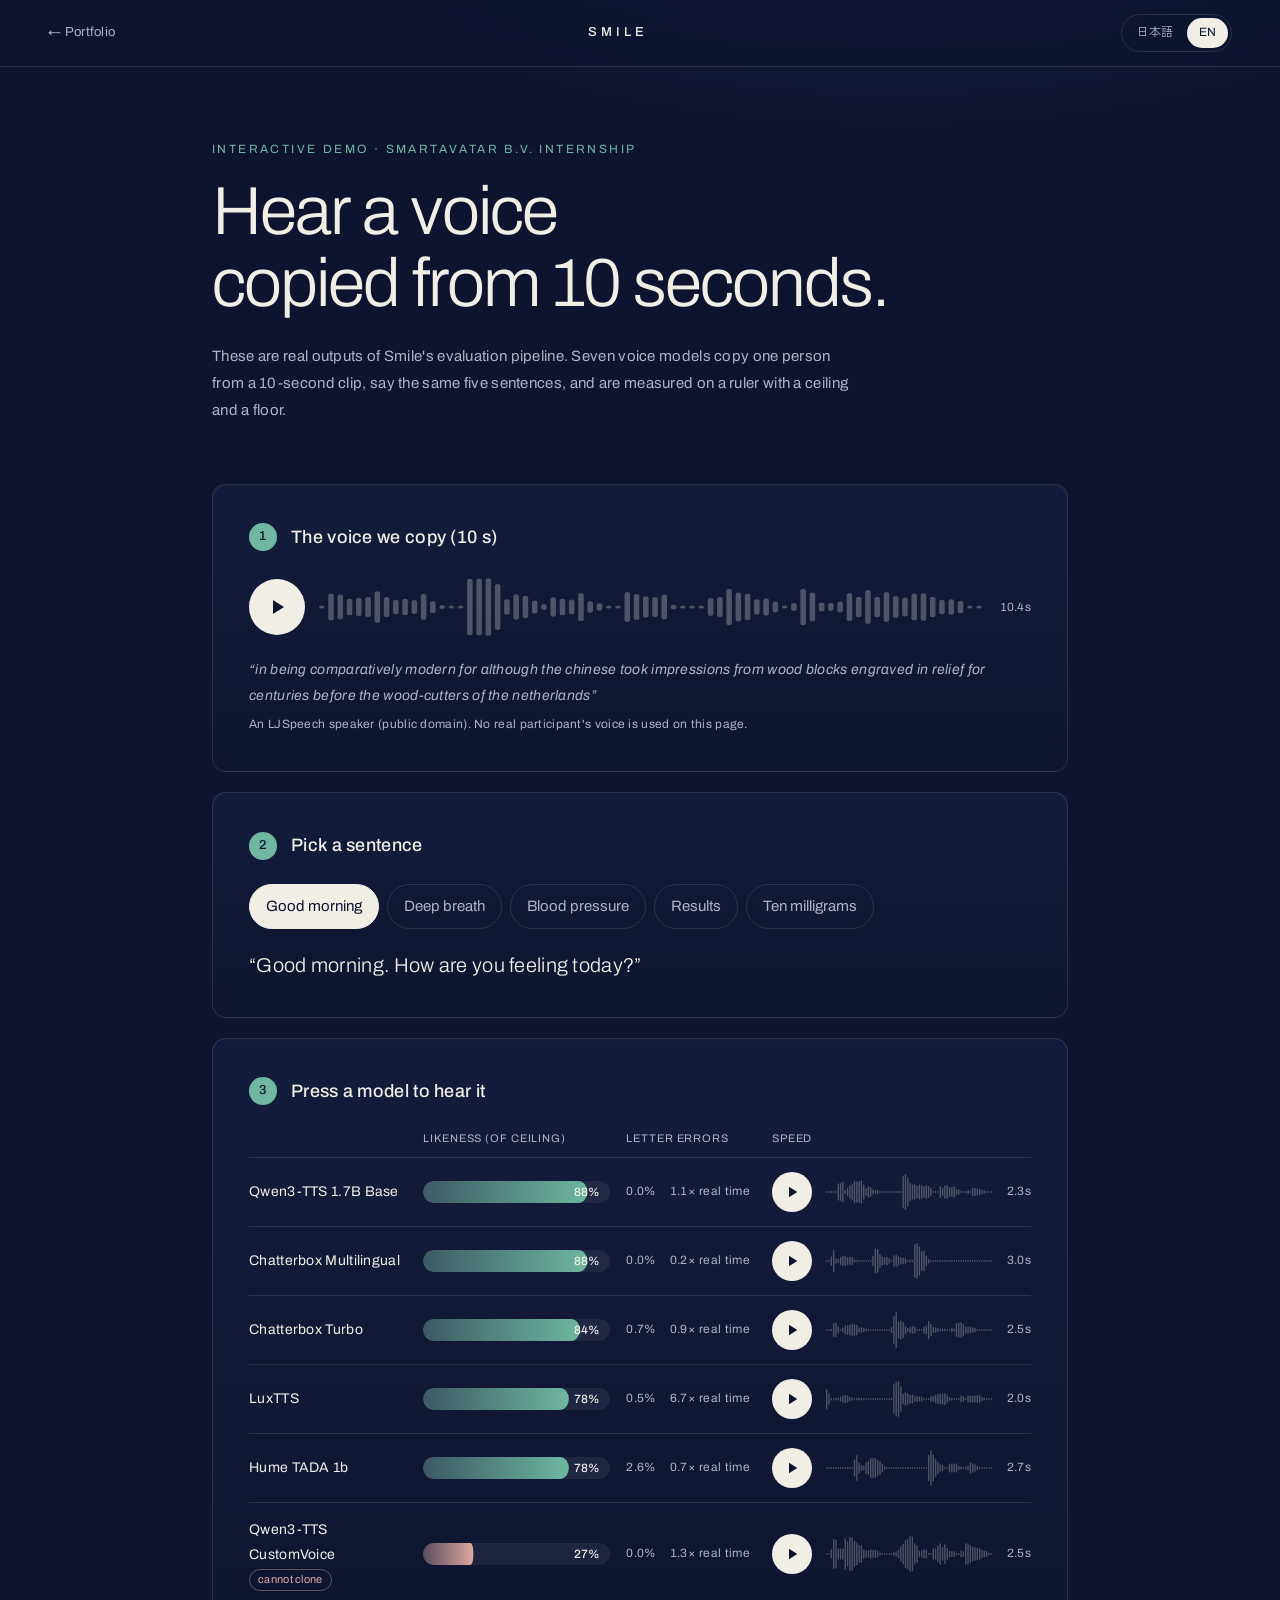
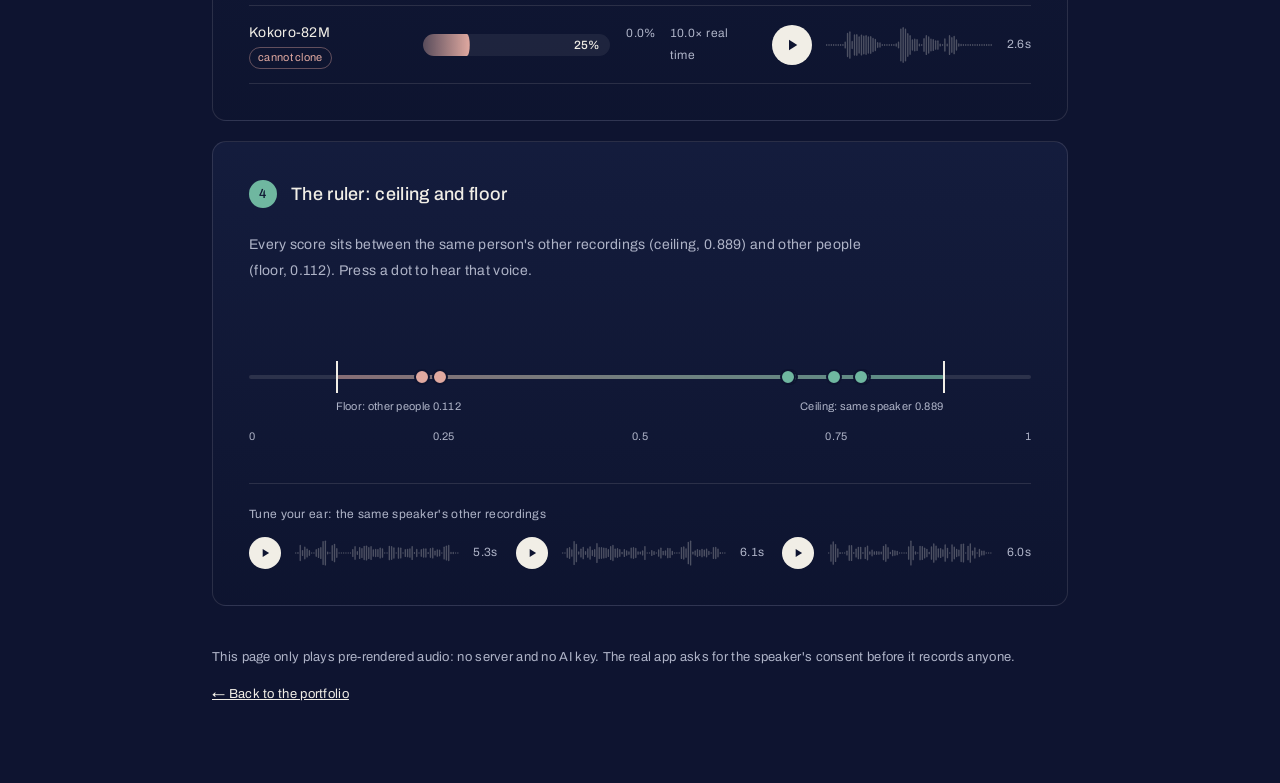
==== demo/smile/index.html @ 2d3a3cd4 "feat: Smile interactive demo: hear seven voice models copy one voice from 10 seconds demo/smile/ pla" ====
<!doctype html>
<html lang="ja" data-lang="ja">
<head>
  <meta charset="utf-8">
  <meta name="viewport" content="width=device-width, initial-scale=1">
  <title>Smile demo · Gombo Khongor</title>
  <meta name="description" content="Listen to a voice copied from 10 seconds: seven voice models, one ruler with a ceiling and a floor. Public-domain LJSpeech voice, pre-rendered audio.">
  <meta property="og:title" content="Smile demo · a voice copied from 10 seconds">
  <meta property="og:description" content="Seven voice models on one public-domain voice, measured against a ceiling and a floor.">
  <meta property="og:image" content="https://khongor-portfolio.vercel.app/assets/film/og.jpg">
  <link rel="icon" href="data:image/svg+xml,%3Csvg xmlns='http://www.w3.org/2000/svg' viewBox='0 0 64 64'%3E%3Ccircle cx='32' cy='32' r='32' fill='%230e1430'/%3E%3Cpath d='M14 32h6l4-10 6 22 6-26 5 20 4-6h5' fill='none' stroke='%236fb7a0' stroke-width='3.5' stroke-linecap='round' stroke-linejoin='round'/%3E%3C/svg%3E">
  <link rel="preconnect" href="https://fonts.googleapis.com">
  <link rel="preconnect" href="https://fonts.gstatic.com" crossorigin>
  <link href="https://fonts.googleapis.com/css2?family=Archivo:wght@300;400;500&family=Zen+Kaku+Gothic+New:wght@400;500;700&display=swap" rel="stylesheet">
  <link rel="stylesheet" href="demo.css">
  <script>
    // Same language choice as the portfolio: ?lang= > saved choice > browser language.
    (function () {
      var lang = new URLSearchParams(location.search).get('lang');
      if (lang !== 'ja' && lang !== 'en') {
        try { lang = localStorage.getItem('lang'); } catch (e) { lang = null; }
      }
      if (lang !== 'ja' && lang !== 'en') {
        lang = (navigator.language || '').toLowerCase().indexOf('ja') === 0 ? 'ja' : 'en';
      }
      document.documentElement.lang = lang;
      document.documentElement.dataset.lang = lang;
    })();
  </script>
</head>
<body>
  <header class="bar">
    <a class="back" href="/#work-smile"><span aria-hidden="true">←</span> <span lang="ja">ポートフォリオ</span><span lang="en">Portfolio</span></a>
    <span class="brand">Smile</span>
    <div class="lang" role="group" aria-label="Language">
      <button type="button" data-set-lang="ja">日本語</button>
      <button type="button" data-set-lang="en">EN</button>
    </div>
  </header>

  <main class="wrap">
    <section class="hero">
      <p class="kicker"><span lang="ja">インタラクティブ・デモ · SmartAvatar B.V. 長期インターン</span><span lang="en">Interactive demo · SmartAvatar B.V. internship</span></p>
      <h1><span lang="ja">10秒の声から作った声を、<br>聞いてみてください。</span><span lang="en">Hear a voice<br>copied from 10 seconds.</span></h1>
      <p class="lead"><span lang="ja">Smile の評価パイプラインが実際に出力した音声です。1人の声（10秒）から7つの音声モデルが同じ5文を話し、その声がどれだけ本人らしいかを「天井」と「床」のある物差しで測りました。</span><span lang="en">These are real outputs of Smile's evaluation pipeline. Seven voice models copy one person from a 10-second clip, say the same five sentences, and are measured on a ruler with a ceiling and a floor.</span></p>
    </section>

    <section class="card" aria-labelledby="step-reference">
      <h2 id="step-reference"><span class="step">1</span><span lang="ja">コピー元の声（10秒）</span><span lang="en">The voice we copy (10 s)</span></h2>
      <div class="player player--hero" data-player="reference"></div>
      <p class="caption">“in being comparatively modern for although the chinese took impressions from wood blocks engraved in relief for centuries before the wood-cutters of the netherlands”</p>
      <p class="fine"><span lang="ja">LJSpeech（パブリックドメイン）の話者。実在の参加者の声は使っていません。</span><span lang="en">An LJSpeech speaker (public domain). No real participant's voice is used on this page.</span></p>
    </section>

    <section class="card" aria-labelledby="step-sentence">
      <h2 id="step-sentence"><span class="step">2</span><span lang="ja">文を選ぶ</span><span lang="en">Pick a sentence</span></h2>
      <div class="chips" role="radiogroup" aria-labelledby="step-sentence" data-sentences></div>
      <p class="sentence" data-sentence-text aria-live="polite"></p>
    </section>

    <section class="card" aria-labelledby="step-model">
      <h2 id="step-model"><span class="step">3</span><span lang="ja">モデルを押して聞き比べる</span><span lang="en">Press a model to hear it</span></h2>
      <div class="legend" aria-hidden="true">
        <span><span lang="ja">本人らしさ（天井比）</span><span lang="en">Likeness (of ceiling)</span></span>
        <span><span lang="ja">文字誤り</span><span lang="en">Letter errors</span></span>
        <span><span lang="ja">速さ</span><span lang="en">Speed</span></span>
      </div>
      <ol class="models" data-models></ol>
    </section>

    <section class="card" aria-labelledby="step-ruler">
      <h2 id="step-ruler"><span class="step">4</span><span lang="ja">物差し：天井と床</span><span lang="en">The ruler: ceiling and floor</span></h2>
      <p class="lead small"><span lang="ja">本人の別の録音どうしの近さ（天井 0.889）と、別人どうしの近さ（床 0.112）を必ず一緒に測ります。点を押すと、その声が流れます。</span><span lang="en">Every score sits between the same person's other recordings (ceiling, 0.889) and other people (floor, 0.112). Press a dot to hear that voice.</span></p>
      <div class="ruler" data-ruler></div>
      <div class="held">
        <p class="fine"><span lang="ja">耳を合わせる：本人の別の録音</span><span lang="en">Tune your ear: the same speaker's other recordings</span></p>
        <div class="held-row" data-held></div>
      </div>
    </section>

    <footer class="foot">
      <p><span lang="ja">このページは録音済みの音声を再生するだけで、サーバーもAIキーも使いません。実際のアプリは、誰かの声を録音する前に必ず本人の同意を取ります。</span><span lang="en">This page only plays pre-rendered audio: no server and no AI key. The real app asks for the speaker's consent before it records anyone.</span></p>
      <p><a href="/#work-smile"><span lang="ja">← ポートフォリオに戻る</span><span lang="en">← Back to the portfolio</span></a></p>
    </footer>
  </main>

  <script src="data.js"></script>
  <script src="demo.js"></script>
</body>
</html>
---- demo/smile/demo.css ----
/* Smile demo: the portfolio's film palette (indigo room, paper type, jade voice wave). */
:root {
  --bg: #0e1430;
  --raised: #151d3f;
  --ink: #f1eee6;
  --muted: #aeb3c7;
  --line: rgba(241, 238, 230, 0.12);
  --accent: #6fb7a0;
  --warn: #e0a9a0;
  --latin: 'Archivo', system-ui, sans-serif;
  --ja: 'Zen Kaku Gothic New', 'Hiragino Sans', sans-serif;
  --spring: cubic-bezier(0.3, 1.6, 0.5, 1);
  --ease: cubic-bezier(0.2, 0.7, 0.2, 1);
  color-scheme: dark;
}
* { box-sizing: border-box; }
html[data-lang="ja"] body [lang="en"], html[data-lang="en"] body [lang="ja"] { display: none !important; }
body {
  margin: 0; background: radial-gradient(1200px 600px at 70% -10%, #1b2552, var(--bg) 60%) var(--bg) no-repeat;
  color: var(--ink); font: 15px/1.8 var(--latin), var(--ja); letter-spacing: 0.02em; -webkit-font-smoothing: antialiased;
}
html[data-lang="ja"] body { font-family: var(--ja), var(--latin); }
a { color: inherit; }
button { font: inherit; color: inherit; }
:focus-visible { outline: 2px solid var(--accent); outline-offset: 3px; }

.bar { position: sticky; top: 0; z-index: 10; display: flex; align-items: center; gap: 24px; padding: 14px clamp(16px, 4vw, 48px);
  background: rgba(14, 20, 48, 0.82); backdrop-filter: blur(10px); border-bottom: 1px solid var(--line); font-size: 13px; }
.back { text-decoration: none; color: var(--muted); transition: color 0.3s; }
.back:hover { color: var(--ink); }
.brand { margin: 0 auto; font-weight: 500; letter-spacing: 0.3em; text-transform: uppercase; }
.lang { display: flex; gap: 2px; padding: 3px; border: 1px solid var(--line); border-radius: 999px; }
.lang button { border: 0; background: none; padding: 4px 12px; border-radius: 999px; cursor: pointer; color: var(--muted); font-size: 12px; }
html[data-lang="ja"] [data-set-lang="ja"], html[data-lang="en"] [data-set-lang="en"] { background: var(--ink); color: var(--bg); }

.wrap { max-width: 920px; margin: 0 auto; padding: 0 clamp(16px, 4vw, 32px) 64px; }
.hero { padding: 72px 0 40px; }
.kicker { margin: 0 0 16px; font-size: 12px; letter-spacing: 0.2em; text-transform: uppercase; color: var(--accent); }
h1 { margin: 0; font-weight: 300; font-size: clamp(34px, 6vw, 68px); line-height: 1.05; letter-spacing: -0.03em; }
html[data-lang="ja"] h1 { font-weight: 500; font-size: clamp(26px, 4.4vw, 46px); line-height: 1.4; letter-spacing: 0.03em; }
.lead { max-width: 640px; margin: 24px 0 0; color: var(--muted); text-wrap: pretty; }
.lead.small { margin: 0 0 28px; font-size: 14px; }

.card { margin-top: 20px; padding: clamp(20px, 3.5vw, 36px); border: 1px solid var(--line); border-radius: 14px;
  background: linear-gradient(180deg, rgba(21, 29, 63, 0.9), rgba(14, 20, 48, 0.9)); }
.card h2 { display: flex; align-items: center; gap: 14px; margin: 0 0 22px; font-size: 18px; font-weight: 500; }
.step { display: grid; place-items: center; width: 28px; height: 28px; border-radius: 50%; background: var(--accent); color: var(--bg); font-size: 13px; font-weight: 500; }
.caption { margin: 18px 0 6px; font-style: italic; color: var(--muted); font-size: 14px; }
.fine { margin: 0; font-size: 12px; color: var(--muted); }

/* Players */
.player { display: grid; grid-template-columns: auto 1fr auto; align-items: center; gap: 14px; }
.play { display: grid; place-items: center; width: 40px; height: 40px; border: 0; border-radius: 50%; cursor: pointer;
  background: var(--ink); color: var(--bg); transition: transform 0.35s var(--spring), background 0.3s; }
.play:hover { transform: scale(1.1); }
.play svg { width: 18px; height: 18px; fill: currentColor; }
.play .i-pause, .is-playing .play .i-play { display: none; }
.is-playing .play .i-pause { display: block; }
.is-playing .play { background: var(--accent); }
.player--hero .play { width: 56px; height: 56px; }
.player--hero .play svg { width: 24px; height: 24px; }
.wave { width: 100%; height: 40px; cursor: pointer; }
.player--hero .wave { height: 64px; }
.wave rect { fill: rgba(241, 238, 230, 0.28); transition: fill 0.15s; }
.wave rect.lit { fill: var(--accent); }
.wave:hover rect:not(.lit) { fill: rgba(241, 238, 230, 0.42); }
.time { font-size: 12px; color: var(--muted); font-variant-numeric: tabular-nums; }

/* Sentence chips */
.chips { display: flex; flex-wrap: wrap; gap: 8px; }
.chip { padding: 8px 16px; border: 1px solid var(--line); border-radius: 999px; background: none; cursor: pointer; color: var(--muted);
  transition: border-color 0.3s, color 0.3s, background 0.3s, transform 0.3s var(--spring); }
.chip:hover { color: var(--ink); border-color: rgba(241, 238, 230, 0.4); transform: translateY(-2px); }
.chip[aria-checked="true"] { background: var(--ink); border-color: var(--ink); color: var(--bg); }
.sentence { margin: 20px 0 0; font-size: clamp(16px, 2vw, 20px); line-height: 1.6; font-family: var(--latin); font-weight: 300; }

/* Model rows */
.legend { display: grid; grid-template-columns: minmax(150px, 1.1fr) 1.3fr 0.9fr 1.8fr; gap: 16px; padding: 0 0 8px; font-size: 11px;
  letter-spacing: 0.08em; text-transform: uppercase; color: var(--muted); border-bottom: 1px solid var(--line); }
.legend span:first-child { grid-column: 2; }
.models { margin: 0; padding: 0; list-style: none; }
.model { display: grid; grid-template-columns: minmax(150px, 1.1fr) 1.3fr 0.9fr 1.8fr; gap: 16px; align-items: center;
  padding: 14px 0; border-bottom: 1px solid var(--line); transition: background 0.3s; }
.model:hover { background: linear-gradient(90deg, rgba(111, 183, 160, 0.08), transparent 70%); }
.model.is-playing, .model:has(.is-playing) { background: linear-gradient(90deg, rgba(111, 183, 160, 0.14), transparent 80%); }
.model-head { display: flex; flex-direction: column; gap: 2px; }
.model-name { font-size: 14px; }
.badge { align-self: flex-start; padding: 0 8px; border-radius: 999px; font-size: 11px; color: var(--warn); border: 1px solid rgba(224, 169, 160, 0.4); }
.meter { position: relative; height: 22px; border-radius: 999px; background: rgba(241, 238, 230, 0.07); overflow: hidden; }
.meter-fill { position: absolute; inset: 0; transform-origin: left; transform: scaleX(var(--share)); border-radius: 999px;
  background: linear-gradient(90deg, rgba(111, 183, 160, 0.35), var(--accent)); }
.model--preset .meter-fill { background: linear-gradient(90deg, rgba(224, 169, 160, 0.3), var(--warn)); }
.meter-value { position: absolute; right: 10px; top: 0; font-size: 12px; line-height: 22px; font-weight: 500; font-variant-numeric: tabular-nums; }
.stats { display: flex; gap: 14px; font-size: 12px; color: var(--muted); font-variant-numeric: tabular-nums; }

/* Ruler */
.ruler { padding: 64px 0 8px; }
.track { position: relative; height: 4px; border-radius: 4px; background: rgba(241, 238, 230, 0.12); }
.band { position: absolute; top: 0; bottom: 0; background: linear-gradient(90deg, rgba(224, 169, 160, 0.5), rgba(111, 183, 160, 0.7)); border-radius: 4px; }
.mark { position: absolute; top: -14px; width: 2px; height: 32px; translate: -1px 0; background: var(--ink); }
.mark-label { position: absolute; top: 36px; translate: -50% 0; white-space: nowrap; font-size: 11px; color: var(--muted); }
.mark--ceiling .mark-label { translate: -100% 0; }
.mark--floor .mark-label { translate: 0 0; }
.dot { position: absolute; top: 2px; width: 16px; height: 16px; translate: -50% -50%; padding: 0; border: 2px solid var(--bg); border-radius: 50%;
  background: var(--accent); cursor: pointer; transition: transform 0.35s var(--spring), box-shadow 0.3s; }
.dot--preset { background: var(--warn); }
.dot:hover, .dot.is-playing { transform: scale(1.5); box-shadow: 0 0 0 6px rgba(111, 183, 160, 0.25); z-index: 2; }
.dot-label { position: absolute; bottom: calc(18px + var(--row) * 16px); left: 50%; translate: -50% 0; white-space: nowrap; font-size: 11px;
  color: var(--muted); pointer-events: none; opacity: 0; transition: opacity 0.2s; }
.dot:hover .dot-label, .dot.is-playing .dot-label, .dot:focus-visible .dot-label { opacity: 1; color: var(--ink); }
.scale { display: flex; justify-content: space-between; margin-top: 48px; font-size: 11px; color: var(--muted); font-variant-numeric: tabular-nums; }
.held { margin-top: 28px; padding-top: 20px; border-top: 1px solid var(--line); }
.held-row { display: grid; grid-template-columns: repeat(3, 1fr); gap: 18px; margin-top: 12px; }
.player--small .play { width: 32px; height: 32px; }
.player--small .play svg { width: 14px; height: 14px; }
.player--small .wave { height: 28px; }

.foot { margin-top: 40px; font-size: 13px; color: var(--muted); }
.foot a { color: var(--ink); }

@media (prefers-reduced-motion: no-preference) {
  .model { animation: rise 0.6s var(--ease) both; animation-delay: calc(var(--i) * 50ms); }
  .meter-fill { animation: fill 1s var(--ease) both; animation-delay: calc(var(--i, 0) * 60ms + 150ms); }
}
@keyframes rise { from { transform: translateY(12px); } to { transform: none; } }
@keyframes fill { from { transform: scaleX(0); } to { transform: scaleX(var(--share)); } }

@media (max-width: 720px) {
  .legend { display: none; }
  .model { grid-template-columns: 1fr auto; gap: 8px 12px; }
  .model-head { grid-column: 1; }
  .stats { grid-column: 2; grid-row: 1; justify-self: end; }
  .meter, .model .player { grid-column: 1 / -1; }
  .held-row { grid-template-columns: 1fr; }
  .brand { display: none; }
  .lang { margin-left: auto; }
}
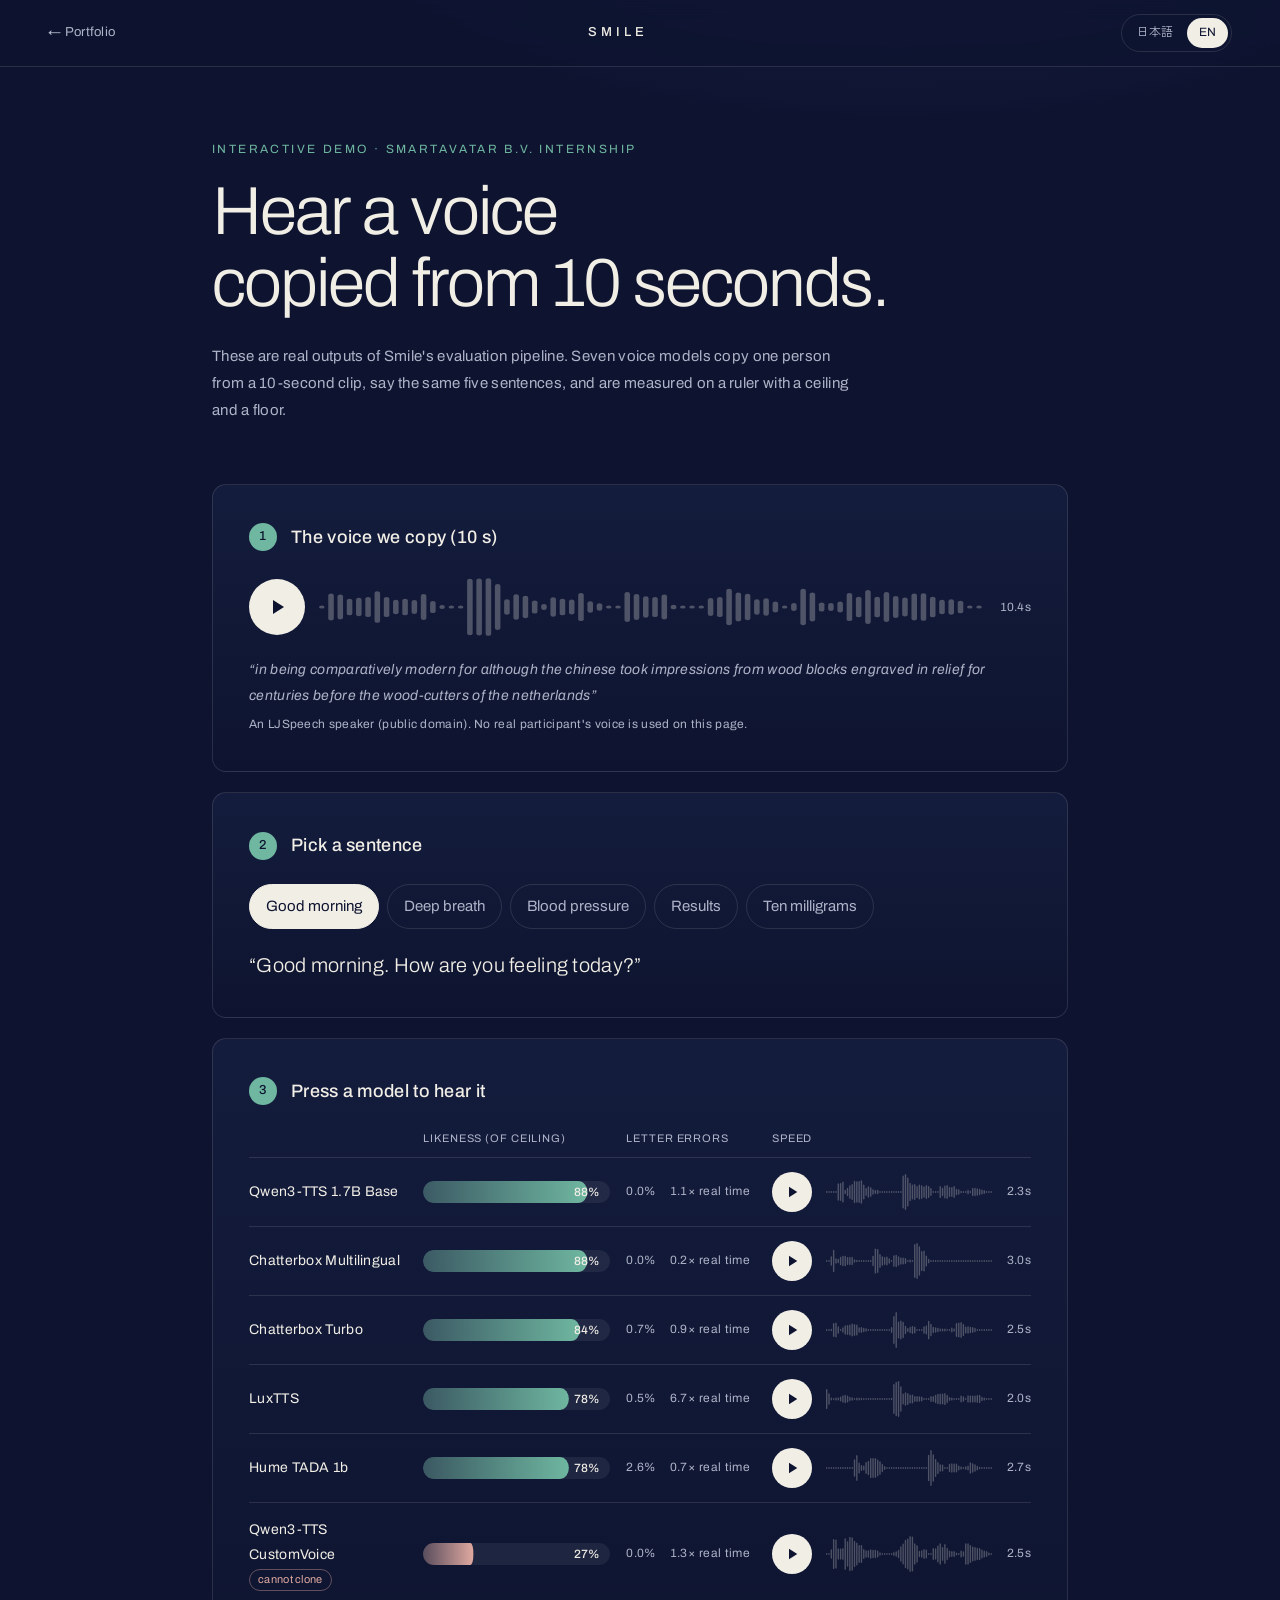
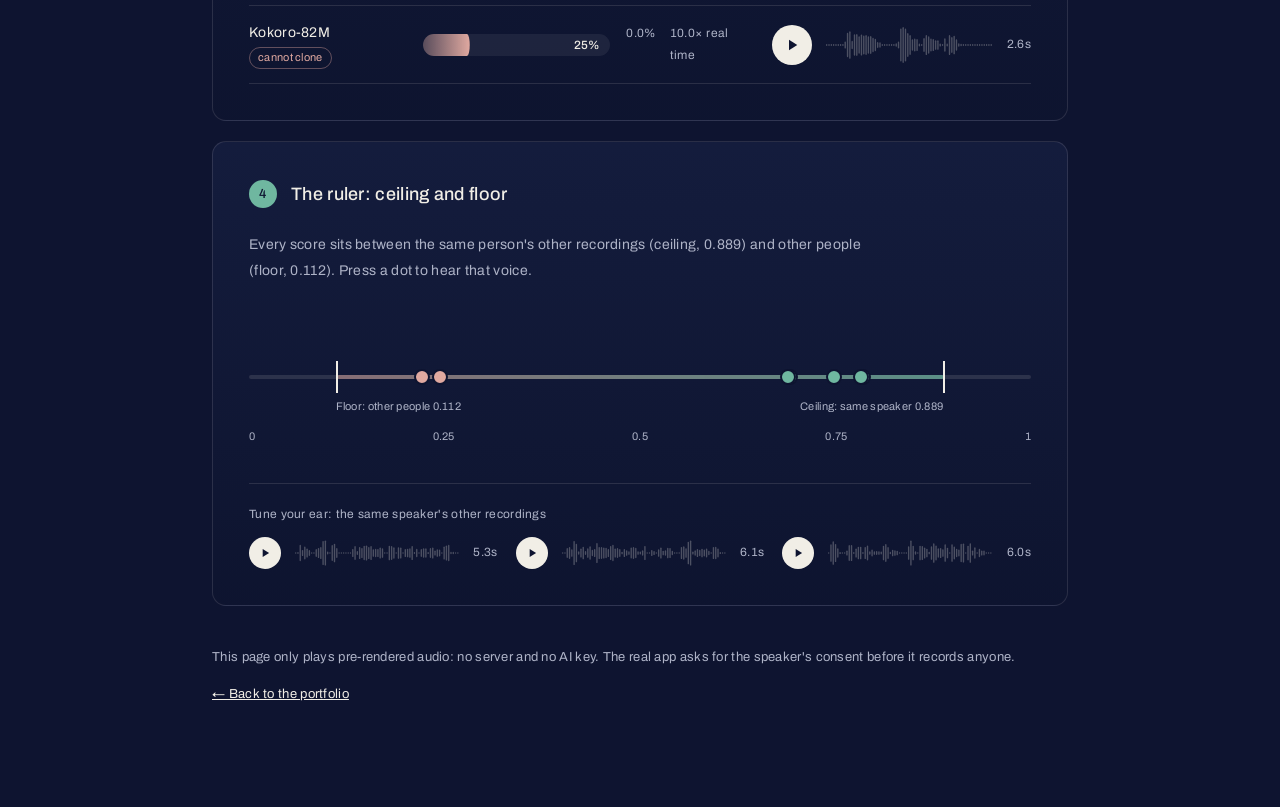
==== commit 5e332bc7: "feat: the portfolio works as a home-screen app: navy status bar and a back button Saved to an iPhone" ====
--- a/demo/smile/index.html
+++ b/demo/smile/index.html
@@ -2,17 +2,26 @@
 <html lang="ja" data-lang="ja">
 <head>
   <meta charset="utf-8">
-  <meta name="viewport" content="width=device-width, initial-scale=1">
+  <meta name="viewport" content="width=device-width, initial-scale=1, viewport-fit=cover">
   <title>Smile demo · Gombo Khongor</title>
   <meta name="description" content="Listen to a voice copied from 10 seconds: seven voice models, one ruler with a ceiling and a floor. Public-domain LJSpeech voice, pre-rendered audio.">
   <meta property="og:title" content="Smile demo · a voice copied from 10 seconds">
   <meta property="og:description" content="Seven voice models on one public-domain voice, measured against a ceiling and a floor.">
   <meta property="og:image" content="https://khongor-portfolio.vercel.app/assets/film/og.jpg">
   <link rel="icon" href="data:image/svg+xml,%3Csvg xmlns='http://www.w3.org/2000/svg' viewBox='0 0 64 64'%3E%3Ccircle cx='32' cy='32' r='32' fill='%230e1430'/%3E%3Cpath d='M14 32h6l4-10 6 22 6-26 5 20 4-6h5' fill='none' stroke='%236fb7a0' stroke-width='3.5' stroke-linecap='round' stroke-linejoin='round'/%3E%3C/svg%3E">
+  <link rel="apple-touch-icon" href="/apple-touch-icon.png">
+  <link rel="manifest" href="/manifest.webmanifest">
+  <meta name="apple-mobile-web-app-title" content="Khongor">
+  <meta name="theme-color" content="#0e1430">
+  <meta name="apple-mobile-web-app-capable" content="yes">
+  <meta name="mobile-web-app-capable" content="yes">
+  <meta name="apple-mobile-web-app-status-bar-style" content="black-translucent">
   <link rel="preconnect" href="https://fonts.googleapis.com">
   <link rel="preconnect" href="https://fonts.gstatic.com" crossorigin>
   <link href="https://fonts.googleapis.com/css2?family=Archivo:wght@300;400;500&family=Zen+Kaku+Gothic+New:wght@400;500;700&display=swap" rel="stylesheet">
   <link rel="stylesheet" href="demo.css">
+  <link rel="stylesheet" href="/app-shell.css">
+  <script src="/app-shell.js"></script>
   <script>
     // Same language choice as the portfolio: ?lang= > saved choice > browser language.
     (function () {
@@ -30,7 +39,7 @@
 </head>
 <body>
   <header class="bar">
-    <a class="back" href="/#work-smile"><span aria-hidden="true">←</span> <span lang="ja">ポートフォリオ</span><span lang="en">Portfolio</span></a>
+    <a class="back" href="/#work-smile" data-app-back><span aria-hidden="true">←</span> <span lang="ja">ポートフォリオ</span><span lang="en">Portfolio</span></a>
     <span class="brand">Smile</span>
     <div class="lang" role="group" aria-label="Language">
       <button type="button" data-set-lang="ja">日本語</button>
@@ -80,7 +89,7 @@
 
     <footer class="foot">
       <p><span lang="ja">このページは録音済みの音声を再生するだけで、サーバーもAIキーも使いません。実際のアプリは、誰かの声を録音する前に必ず本人の同意を取ります。</span><span lang="en">This page only plays pre-rendered audio: no server and no AI key. The real app asks for the speaker's consent before it records anyone.</span></p>
-      <p><a href="/#work-smile"><span lang="ja">← ポートフォリオに戻る</span><span lang="en">← Back to the portfolio</span></a></p>
+      <p><a href="/#work-smile" data-app-back><span lang="ja">← ポートフォリオに戻る</span><span lang="en">← Back to the portfolio</span></a></p>
     </footer>
   </main>
 
--- a/demo/smile/demo.css
+++ b/demo/smile/demo.css
@@ -135,3 +135,7 @@
   .brand { display: none; }
   .lang { margin-left: auto; }
 }
+
+/* Home-screen app: the sticky bar reaches up under the status bar. */
+.bar { padding-top: calc(14px + env(safe-area-inset-top)); }
+.foot { padding-bottom: calc(24px + env(safe-area-inset-bottom)); }
--- a/app-shell.css
+++ b/app-shell.css
@@ -0,0 +1,33 @@
+/* Home-screen app shell, shared by every page.
+   The status bar is translucent (black-translucent), so the page draws under it.
+   In a normal browser tab the top inset is 0 and none of this shows. */
+
+html { background: #0e1430; }
+
+/* A navy band under the clock and battery, so they stay readable over light sections. */
+body::before {
+  content: ""; position: fixed; z-index: 60; top: 0; left: 0; right: 0;
+  height: env(safe-area-inset-top); background: #0e1430; pointer-events: none;
+}
+
+/* Floating back button: shown only in the home-screen app, after moving somewhere. */
+.app-back {
+  position: fixed; z-index: 55;
+  left: calc(16px + env(safe-area-inset-left));
+  bottom: calc(16px + env(safe-area-inset-bottom));
+  display: grid; place-items: center; width: 48px; height: 48px; padding: 0;
+  border: 1px solid rgba(241, 238, 230, 0.18); border-radius: 50%;
+  background: rgba(14, 20, 48, 0.72); color: #f1eee6;
+  -webkit-backdrop-filter: blur(12px); backdrop-filter: blur(12px);
+  box-shadow: 0 8px 24px rgba(14, 20, 48, 0.28);
+  cursor: pointer; -webkit-tap-highlight-color: transparent;
+  opacity: 0; transform: translateY(12px) scale(0.9); pointer-events: none;
+  transition: opacity 0.3s ease, transform 0.4s cubic-bezier(0.3, 1.4, 0.5, 1);
+}
+.app-back.is-shown { opacity: 1; transform: none; pointer-events: auto; }
+.app-back:active { transform: scale(0.92); }
+.app-back svg { width: 22px; height: 22px; fill: none; stroke: currentColor; stroke-width: 2; stroke-linecap: round; stroke-linejoin: round; }
+
+@media (prefers-reduced-motion: reduce) {
+  .app-back { transition: opacity 0.2s; transform: none; }
+}
